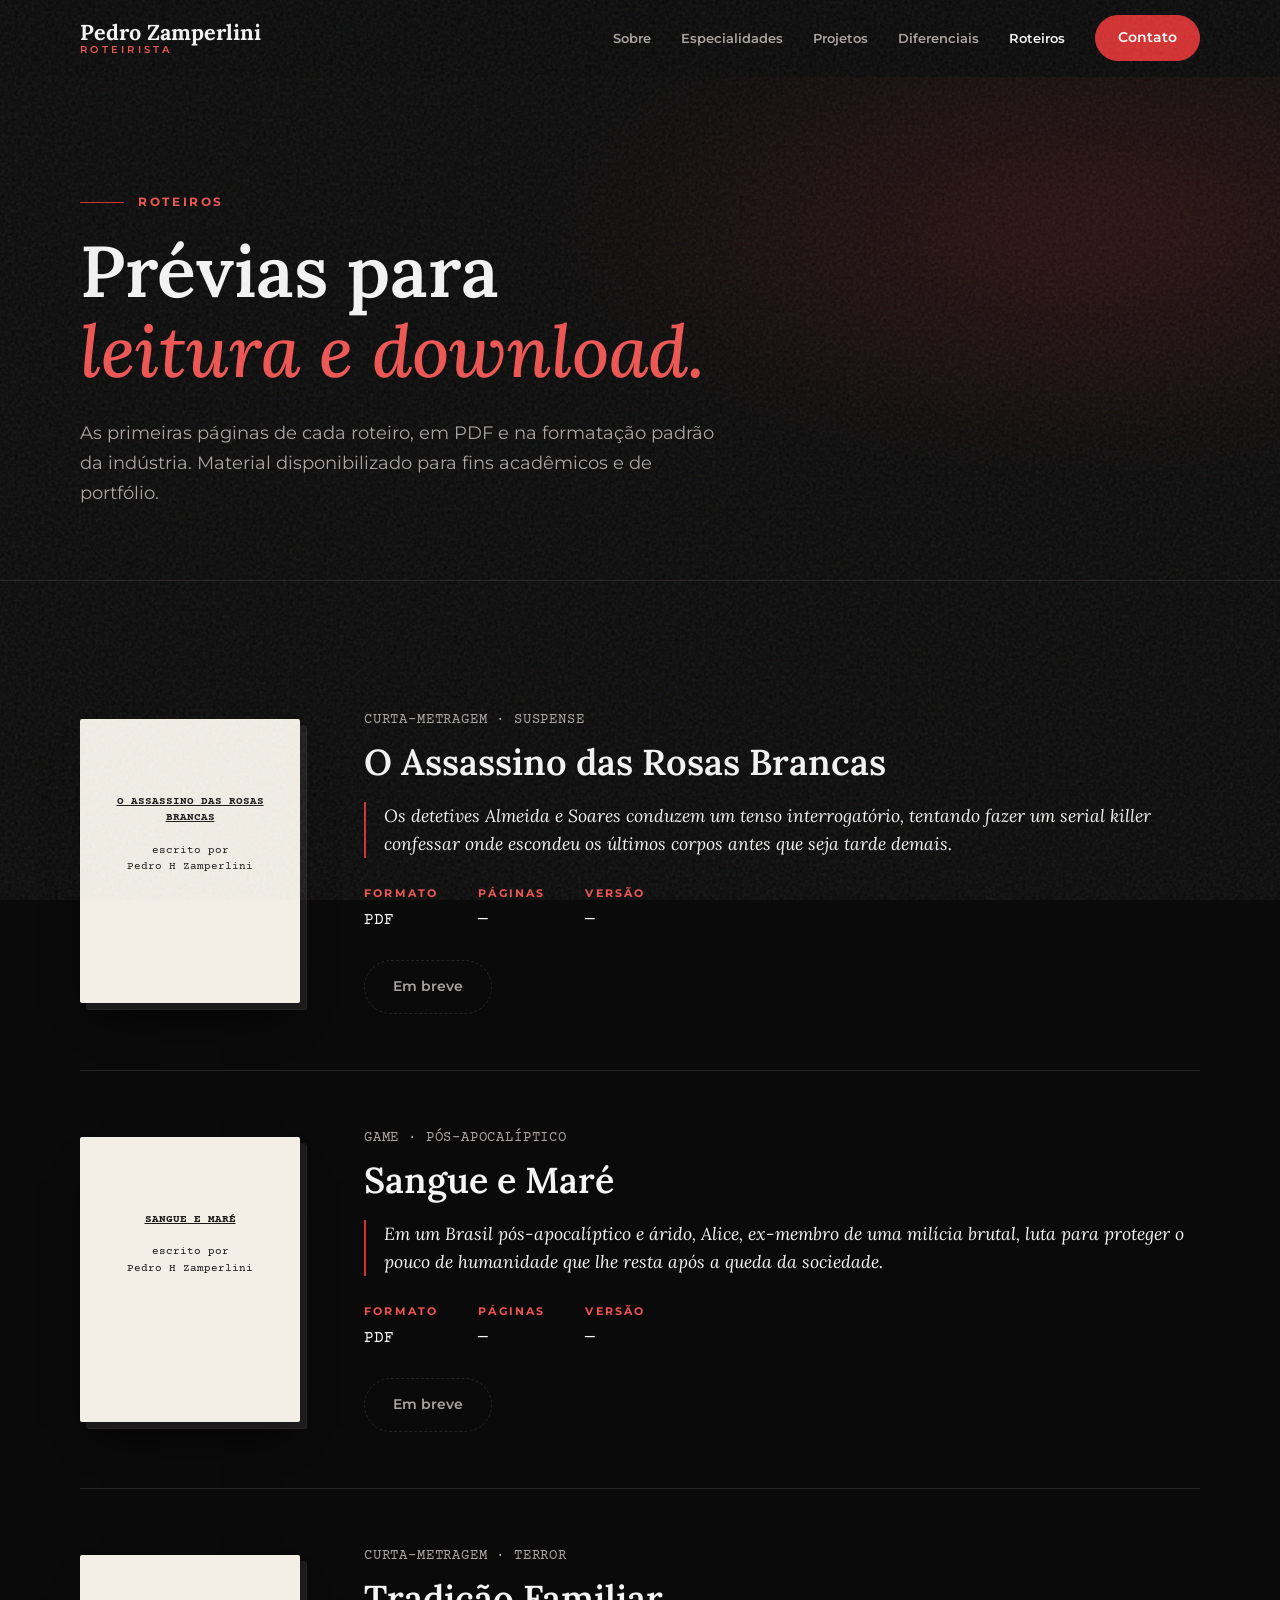
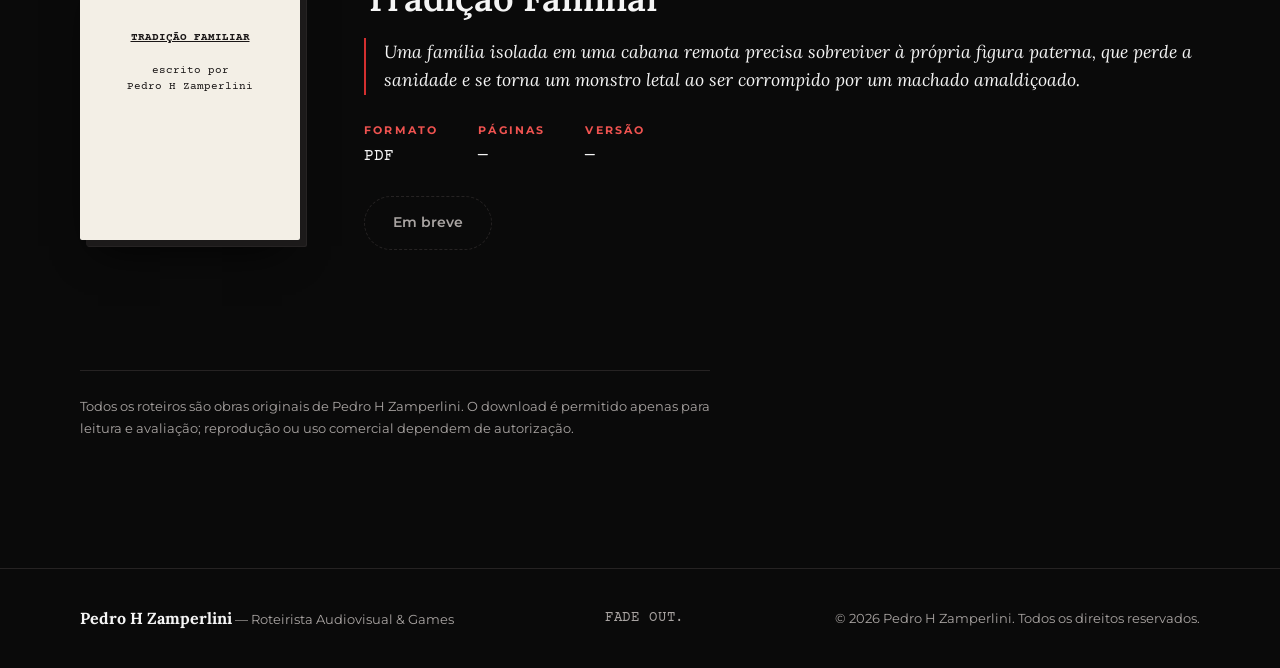
==== roteiros.html @ 30fed6fb "Portfólio de Pedro H Zamperlini Site estático com página de roteiros, cursor personalizado e SEO bás" ====
<!DOCTYPE html>
<html lang="pt-BR">
<head>
  <meta charset="utf-8">
  <meta name="viewport" content="width=device-width, initial-scale=1">

  <title>Roteiros para download — Pedro H Zamperlini</title>
  <meta name="description" content="Prévias de roteiros de Pedro H Zamperlini para download: curtas-metragens e narrativa para games.">
  <meta name="author" content="Pedro H Zamperlini">
  <link rel="canonical" href="https://jpzamps.github.io/roteiros.html">

  <meta property="og:type" content="website">
  <meta property="og:locale" content="pt_BR">
  <meta property="og:site_name" content="Pedro H Zamperlini">
  <meta property="og:title" content="Roteiros para download — Pedro H Zamperlini">
  <meta property="og:description" content="Prévias de roteiros para leitura e download.">
  <meta property="og:url" content="https://jpzamps.github.io/roteiros.html">
  <meta property="og:image" content="https://jpzamps.github.io/assets/pedro.png">

  <meta name="theme-color" content="#0a0a0a">
  <link rel="icon" href="favicon.svg" type="image/svg+xml">

  <link rel="preconnect" href="https://fonts.googleapis.com">
  <link rel="preconnect" href="https://fonts.gstatic.com" crossorigin>
  <link href="https://fonts.googleapis.com/css2?family=Courier+Prime:wght@400;700&family=Lora:ital,wght@0,500;0,600;0,700;1,500&family=Montserrat:wght@400;500;600;700&display=swap" rel="stylesheet">
  <link rel="stylesheet" href="styles.css">
</head>
<body>
  <a class="skip" href="#conteudo">Pular para o conteúdo</a>

  <header class="topo" id="topo">
    <div class="wrap topo__in">
      <a class="marca" href="index.html" aria-label="Pedro Zamperlini — início">
        <span class="marca__nome">Pedro Zamperlini</span>
        <span class="marca__cargo">Roteirista</span>
      </a>
      <button class="menu-btn" aria-expanded="false" aria-controls="nav" aria-label="Abrir menu">
        <span></span><span></span>
      </button>
      <nav class="nav" id="nav" aria-label="Principal">
        <a href="index.html#sobre">Sobre</a>
        <a href="index.html#especialidades">Especialidades</a>
        <a href="index.html#projetos">Projetos</a>
        <a href="index.html#diferenciais">Diferenciais</a>
        <a href="roteiros.html" aria-current="page">Roteiros</a>
        <a class="btn btn--cheio btn--p" href="index.html#contato">Contato</a>
      </nav>
    </div>
  </header>

  <main id="conteudo">
    <section class="hero hero--curto">
      <div class="wrap">
        <p class="olho">Roteiros</p>
        <h1>Prévias para <em>leitura e download.</em></h1>
        <p class="lead">As primeiras páginas de cada roteiro, em PDF e na formatação padrão da indústria. Material disponibilizado para fins acadêmicos e de portfólio.</p>
      </div>
    </section>

    <section class="secao">
      <div class="wrap">
        <!-- Para liberar um download: coloque o PDF em /roteiros, troque o <span class="btn btn--off"> por
             <a class="btn btn--cheio" href="roteiros/arquivo.pdf" download>Baixar prévia (PDF)</a>
             e preencha os campos marcados com "—". -->
        <ul class="roteiros">
          <li class="roteiro rev">
            <div class="capa" aria-hidden="true">
              <p class="capa__titulo">O ASSASSINO DAS ROSAS BRANCAS</p>
              <p>escrito por</p>
              <p>Pedro H Zamperlini</p>
            </div>
            <div class="roteiro__info">
              <p class="slug">Curta-metragem · Suspense</p>
              <h2>O Assassino das Rosas Brancas</h2>
              <p class="logline">Os detetives Almeida e Soares conduzem um tenso interrogatório, tentando fazer um serial killer confessar onde escondeu os últimos corpos antes que seja tarde demais.</p>
              <dl class="dados">
                <div><dt>Formato</dt><dd>PDF</dd></div>
                <div><dt>Páginas</dt><dd>—</dd></div>
                <div><dt>Versão</dt><dd>—</dd></div>
              </dl>
              <span class="btn btn--off" aria-disabled="true">Em breve</span>
            </div>
          </li>

          <li class="roteiro rev">
            <div class="capa" aria-hidden="true">
              <p class="capa__titulo">SANGUE E MARÉ</p>
              <p>escrito por</p>
              <p>Pedro H Zamperlini</p>
            </div>
            <div class="roteiro__info">
              <p class="slug">Game · Pós-apocalíptico</p>
              <h2>Sangue e Maré</h2>
              <p class="logline">Em um Brasil pós-apocalíptico e árido, Alice, ex-membro de uma milícia brutal, luta para proteger o pouco de humanidade que lhe resta após a queda da sociedade.</p>
              <dl class="dados">
                <div><dt>Formato</dt><dd>PDF</dd></div>
                <div><dt>Páginas</dt><dd>—</dd></div>
                <div><dt>Versão</dt><dd>—</dd></div>
              </dl>
              <span class="btn btn--off" aria-disabled="true">Em breve</span>
            </div>
          </li>

          <li class="roteiro rev">
            <div class="capa" aria-hidden="true">
              <p class="capa__titulo">TRADIÇÃO FAMILIAR</p>
              <p>escrito por</p>
              <p>Pedro H Zamperlini</p>
            </div>
            <div class="roteiro__info">
              <p class="slug">Curta-metragem · Terror</p>
              <h2>Tradição Familiar</h2>
              <p class="logline">Uma família isolada em uma cabana remota precisa sobreviver à própria figura paterna, que perde a sanidade e se torna um monstro letal ao ser corrompido por um machado amaldiçoado.</p>
              <dl class="dados">
                <div><dt>Formato</dt><dd>PDF</dd></div>
                <div><dt>Páginas</dt><dd>—</dd></div>
                <div><dt>Versão</dt><dd>—</dd></div>
              </dl>
              <span class="btn btn--off" aria-disabled="true">Em breve</span>
            </div>
          </li>
        </ul>

        <p class="aviso rev">Todos os roteiros são obras originais de Pedro H Zamperlini. O download é permitido apenas para leitura e avaliação; reprodução ou uso comercial dependem de autorização.</p>
      </div>
    </section>
  </main>

  <footer class="rodape">
    <div class="wrap rodape__in">
      <p><strong>Pedro H Zamperlini</strong> — Roteirista Audiovisual &amp; Games</p>
      <p class="slug">FADE OUT.</p>
      <p>&copy; <span id="ano">2026</span> Pedro H Zamperlini. Todos os direitos reservados.</p>
    </div>
  </footer>

  <script src="script.js" defer></script>
</body>
</html>
---- styles.css ----
:root {
  --fundo: #0a0a0a;
  --fundo-alt: #111010;
  --linha: #262323;
  --texto: #f5f5f5;
  --suave: #a9a4a2;
  --vermelho: #d32f2f;
  --vermelho-claro: #ef5350;
  --serif: "Lora", Georgia, serif;
  --sans: "Montserrat", system-ui, sans-serif;
  --mono: "Courier Prime", "Courier New", monospace;
}

*, *::before, *::after { box-sizing: border-box; }
html { scroll-behavior: smooth; scroll-padding-top: 84px; }
body {
  margin: 0;
  background: var(--fundo);
  color: var(--texto);
  font: 400 16px/1.7 var(--sans);
  -webkit-font-smoothing: antialiased;
}
/* grão de película */
body::before {
  content: "";
  position: fixed; inset: 0; z-index: 100; pointer-events: none; opacity: .5;
  background-image: url("data:image/svg+xml,%3Csvg xmlns='http://www.w3.org/2000/svg' viewBox='0 0 200 200'%3E%3Cfilter id='a'%3E%3CfeTurbulence type='fractalNoise' baseFrequency='1.34' numOctaves='4' stitchTiles='stitch'/%3E%3C/filter%3E%3Crect width='200' height='200' filter='url(%23a)' opacity='0.2'/%3E%3C/svg%3E");
}
img { max-width: 100%; height: auto; display: block; }
a { color: inherit; }
p { margin: 0 0 1em; }
h1, h2, h3 { font-family: var(--serif); font-weight: 600; line-height: 1.12; margin: 0; text-wrap: balance; }
h2 { font-size: clamp(2rem, 4.6vw, 3rem); }
h3 { font-size: 1.5rem; }
:focus-visible { outline: 2px solid var(--vermelho-claro); outline-offset: 3px; }

.wrap { width: min(1120px, 100% - 40px); margin-inline: auto; }
.skip { position: absolute; left: -999px; }
.skip:focus { left: 16px; top: 16px; z-index: 200; background: var(--vermelho); padding: 8px 14px; }

.olho {
  display: flex; align-items: center; gap: 14px;
  margin: 0 0 18px;
  font-size: .75rem; font-weight: 700; letter-spacing: .22em; text-transform: uppercase;
  color: var(--vermelho-claro);
}
.olho::before { content: ""; width: 44px; height: 1px; background: var(--vermelho); }
.slug { font-family: var(--mono); font-size: .85rem; letter-spacing: .06em; text-transform: uppercase; color: var(--suave); margin: 0; }

.btn {
  display: inline-block;
  padding: 14px 28px;
  border: 1px solid var(--linha); border-radius: 999px;
  font-size: .875rem; font-weight: 600; text-decoration: none;
  transition: background .2s, border-color .2s, transform .2s;
}
.btn:hover { border-color: var(--texto); transform: translateY(-2px); }
.btn--cheio { background: var(--vermelho); border-color: var(--vermelho); color: #fff; }
.btn--cheio:hover { background: #b71c1c; border-color: #b71c1c; }
.btn--p { padding: 10px 22px; }
.acoes { display: flex; flex-wrap: wrap; gap: 14px; margin-top: 34px; }
.acoes--centro { justify-content: center; }

/* topo */
.topo {
  position: sticky; top: 0; z-index: 50;
  background: rgba(10, 10, 10, .82); backdrop-filter: blur(12px);
  border-bottom: 1px solid transparent; transition: border-color .3s;
}
.topo.rolou { border-color: var(--linha); }
.topo__in { display: flex; align-items: center; justify-content: space-between; height: 76px; }
.marca { text-decoration: none; line-height: 1.1; }
.marca__nome { display: block; font-family: var(--serif); font-size: 1.35rem; font-weight: 700; }
.marca__cargo { display: block; font-size: .6rem; font-weight: 600; letter-spacing: .34em; text-transform: uppercase; color: var(--vermelho-claro); }
.nav { display: flex; align-items: center; gap: 30px; }
.nav a:not(.btn) { font-size: .82rem; font-weight: 600; text-decoration: none; color: var(--suave); transition: color .2s; }
.nav a:not(.btn):hover { color: var(--texto); }
.menu-btn { display: none; width: 44px; height: 44px; background: none; border: 0; cursor: pointer; padding: 12px 10px; }
.menu-btn span { display: block; height: 2px; background: var(--texto); margin: 6px 0; transition: transform .25s; }
.menu-btn[aria-expanded="true"] span:first-child { transform: translateY(4px) rotate(45deg); }
.menu-btn[aria-expanded="true"] span:last-child { transform: translateY(-4px) rotate(-45deg); }

/* hero */
.hero {
  padding: clamp(56px, 9vw, 120px) 0 clamp(64px, 9vw, 120px);
  background: radial-gradient(60% 70% at 85% 30%, rgba(211, 47, 47, .16), transparent 70%);
}
.hero__grid { display: grid; grid-template-columns: 1.25fr .75fr; gap: clamp(32px, 6vw, 80px); align-items: center; }
.hero__grid:has(.retrato--vazio) { grid-template-columns: 1fr; }
h1 { font-size: clamp(2.5rem, 6.4vw, 4.5rem); }
h1 em { display: block; font-style: italic; font-weight: 500; color: var(--vermelho-claro); }
.h1__nome {
  display: block; margin-bottom: 14px;
  font-family: var(--mono); font-size: 1rem; font-weight: 400; letter-spacing: .08em; text-transform: uppercase; color: var(--suave);
}
.lead { max-width: 54ch; margin: 26px 0 0; font-size: 1.1rem; color: var(--suave); }
.retrato { margin: 0; position: relative; }
.retrato img { width: 100%; aspect-ratio: 4 / 5; object-fit: cover; border-radius: 240px 240px 6px 6px; filter: saturate(.85) contrast(1.05); }
.retrato::after { content: ""; position: absolute; inset: 14px -14px -14px 14px; z-index: -1; border: 1px solid var(--vermelho); border-radius: 240px 240px 6px 6px; opacity: .55; }
.retrato .slug { margin-top: 28px; text-align: right; }
.retrato--vazio { display: none; }

/* seções */
.secao { padding: clamp(72px, 10vw, 128px) 0; border-top: 1px solid var(--linha); }
.secao--alt { background: var(--fundo-alt); }
.cab { max-width: 680px; margin-bottom: clamp(40px, 6vw, 64px); }
.cab > p:last-child { margin: 20px 0 0; color: var(--suave); }

.sobre { display: grid; grid-template-columns: .8fr 1.2fr; gap: clamp(32px, 6vw, 80px); }
.sobre__txt p { color: var(--suave); }
.sobre__txt strong { color: var(--texto); font-weight: 600; }
.ficha { display: grid; grid-template-columns: 1fr 1fr; gap: 24px; margin: 36px 0 0; padding-top: 28px; border-top: 1px solid var(--linha); }
.ficha dt, .biblia dt { font-size: .7rem; font-weight: 700; letter-spacing: .2em; text-transform: uppercase; color: var(--vermelho-claro); margin-bottom: 8px; }
.ficha dd, .biblia dd { margin: 0; font-size: .95rem; color: var(--suave); }

.cards { display: grid; grid-template-columns: repeat(3, 1fr); gap: 24px; }
.card {
  display: flex; flex-direction: column;
  padding: 34px 30px; background: var(--fundo); border: 1px solid var(--linha); border-top: 2px solid var(--vermelho); border-radius: 4px;
  transition: transform .25s, border-color .25s;
}
.card:hover { transform: translateY(-4px); border-color: #3a3535; border-top-color: var(--vermelho-claro); }
.card__tag { font-family: var(--mono); font-size: .8rem; letter-spacing: .12em; text-transform: uppercase; color: var(--suave); margin-bottom: 14px; }
.card h3 { margin-bottom: 14px; }
.card p { color: var(--suave); font-size: .95rem; }
.seta { margin-top: auto; padding-top: 12px; font-size: .85rem; font-weight: 600; text-decoration: none; color: var(--texto); }
.seta::after { content: " →"; color: var(--vermelho-claro); transition: margin .2s; }
.seta:hover::after { margin-left: 6px; }

/* projetos — cada um é uma "página de roteiro" */
.projeto { display: grid; grid-template-columns: .9fr 1.1fr; gap: clamp(28px, 5vw, 72px); padding: clamp(36px, 5vw, 56px) 0; border-top: 1px solid var(--linha); }
.projeto:last-child { padding-bottom: 0; }
.projeto__num { margin: 18px 0 10px; font-family: var(--serif); font-size: 1rem; color: var(--vermelho-claro); }
.projeto__num span { margin-left: 10px; font-family: var(--sans); font-size: .7rem; font-weight: 700; letter-spacing: .2em; text-transform: uppercase; }
.projeto h3 { font-size: clamp(1.75rem, 3.4vw, 2.5rem); }
.logline { margin: 20px 0 0; padding-left: 18px; border-left: 2px solid var(--vermelho); font-family: var(--serif); font-style: italic; font-size: 1.1rem; line-height: 1.6; }
.biblia { display: grid; grid-template-columns: 1fr 1fr; gap: 28px 32px; margin: 0; align-content: start; }

.lista { list-style: none; margin: 0; padding: 0; display: grid; grid-template-columns: 1fr 1fr; gap: 0 clamp(32px, 6vw, 80px); counter-reset: n; }
.lista li { counter-increment: n; position: relative; padding: 30px 0 30px 64px; border-top: 1px solid var(--linha); }
.lista li::before { content: counter(n, decimal-leading-zero); position: absolute; left: 0; top: 32px; font-family: var(--mono); color: var(--vermelho-claro); }
.lista h3 { font-size: 1.3rem; margin-bottom: 10px; }
.lista p { margin: 0; color: var(--suave); font-size: .95rem; }

.contato { text-align: center; background: radial-gradient(50% 80% at 50% 100%, rgba(211, 47, 47, .18), transparent 70%); }
.contato__in { max-width: 720px; }
.contato .olho { justify-content: center; }
.contato .olho::after { content: ""; width: 44px; height: 1px; background: var(--vermelho); }
.contato h2 { margin-bottom: 22px; }
.contato p { color: var(--suave); }
.status { display: inline-flex; align-items: center; gap: 10px; margin-top: 10px; font-size: .72rem; font-weight: 700; letter-spacing: .2em; text-transform: uppercase; color: var(--texto) !important; }
.status__luz { width: 8px; height: 8px; border-radius: 50%; background: #4caf50; box-shadow: 0 0 0 4px rgba(76, 175, 80, .2); }

.rodape { border-top: 1px solid var(--linha); padding: 36px 0; font-size: .82rem; color: var(--suave); }
.rodape__in { display: flex; flex-wrap: wrap; align-items: center; justify-content: space-between; gap: 12px 32px; }
.rodape p { margin: 0; }
.rodape strong { color: var(--texto); font-family: var(--serif); font-size: 1rem; }

/* entrada suave ao rolar (só com JS ativo) */
.js .rev { opacity: 0; transform: translateY(22px); transition: opacity .7s ease, transform .7s ease; }
.js .rev.visivel { opacity: 1; transform: none; }

@media (max-width: 860px) {
  .menu-btn { display: block; }
  .nav {
    position: absolute; top: 76px; left: 0; right: 0;
    flex-direction: column; align-items: stretch; gap: 0;
    padding: 8px 20px 24px; background: var(--fundo); border-bottom: 1px solid var(--linha);
    display: none;
  }
  .nav.aberto { display: flex; }
  .nav a:not(.btn) { padding: 14px 0; font-size: 1rem; border-bottom: 1px solid var(--linha); }
  .nav .btn { margin-top: 18px; text-align: center; }
  .hero__grid, .sobre, .projeto { grid-template-columns: 1fr; }
  .retrato { max-width: 320px; }
  .cards, .lista { grid-template-columns: 1fr; }
}
@media (max-width: 520px) {
  .ficha, .biblia { grid-template-columns: 1fr; }
  .lista li { padding-left: 48px; }
}
@media (prefers-reduced-motion: reduce) {
  html { scroll-behavior: auto; }
  .js .rev { opacity: 1; transform: none; transition: none; }
  .btn, .card { transition: none; }
}

/* imagens */
.foto { width: 100%; margin-top: 32px; border-radius: 4px; filter: saturate(.8); }
.card { overflow: hidden; }
.card__img { width: calc(100% + 60px); max-width: none; margin: -34px -30px 28px; aspect-ratio: 16 / 9; object-fit: cover; filter: saturate(.8); }
.projeto__img { width: 100%; aspect-ratio: 16 / 9; object-fit: cover; margin-bottom: 22px; border-radius: 4px; filter: saturate(.85); }
.nav a[aria-current="page"] { color: var(--texto) !important; }

/* página de roteiros */
.hero--curto { padding-bottom: clamp(40px, 6vw, 72px); }
.roteiros { list-style: none; margin: 0; padding: 0; }
.roteiro { display: grid; grid-template-columns: 220px 1fr; gap: clamp(28px, 5vw, 64px); align-items: center; padding: clamp(36px, 5vw, 56px) 0; border-top: 1px solid var(--linha); }
.roteiro:first-child { border-top: 0; padding-top: 0; }
.capa {
  aspect-ratio: 8.5 / 11; padding: 34% 14px 0;
  background: #f3efe6; color: #1a1717; border-radius: 2px;
  font-family: var(--mono); font-size: .68rem; line-height: 1.5; text-align: center;
  box-shadow: 6px 6px 0 #1c1a1a, 7px 7px 0 var(--linha), 0 24px 40px -18px rgba(0, 0, 0, .9);
  transition: transform .3s;
}
.roteiro:hover .capa { transform: translateY(-6px) rotate(-1.5deg); }
.capa p { margin: 0; }
.capa__titulo { font-weight: 700; text-decoration: underline; margin-bottom: 1.5em !important; }
.roteiro h2 { font-size: clamp(1.6rem, 3.2vw, 2.25rem); margin-top: 10px; }
.dados { display: flex; flex-wrap: wrap; gap: 14px 40px; margin: 26px 0; }
.dados dt { font-size: .68rem; font-weight: 700; letter-spacing: .2em; text-transform: uppercase; color: var(--vermelho-claro); }
.dados dd { margin: 4px 0 0; font-family: var(--mono); color: var(--texto); }
.btn--off { color: var(--suave); border-style: dashed; cursor: not-allowed; }
.btn--off:hover { transform: none; border-color: var(--linha); }
.aviso { max-width: 70ch; margin: clamp(40px, 6vw, 64px) 0 0; padding-top: 24px; border-top: 1px solid var(--linha); font-size: .82rem; color: var(--suave); }

/* cursor personalizado (só com mouse; ativado pelo script.js) */
.cursor-on, .cursor-on * { cursor: none !important; }
#c1, #c2 { position: fixed; left: 0; top: 0; z-index: 19999; border-radius: 50%; pointer-events: none; opacity: 0; transform: translate(-50%, -50%); }
#c1 { width: 7px; height: 7px; background: var(--vermelho-claro); }
#c2 { z-index: 19998; width: 30px; height: 30px; border: 1px solid rgba(239, 83, 80, .5); transition: width .2s, height .2s, background .2s, opacity .2s; }
#c2.ativo { width: 52px; height: 52px; background: rgba(239, 83, 80, .12); }

@media (max-width: 860px) {
  .roteiro { grid-template-columns: 1fr; }
  .capa { width: 180px; }
}
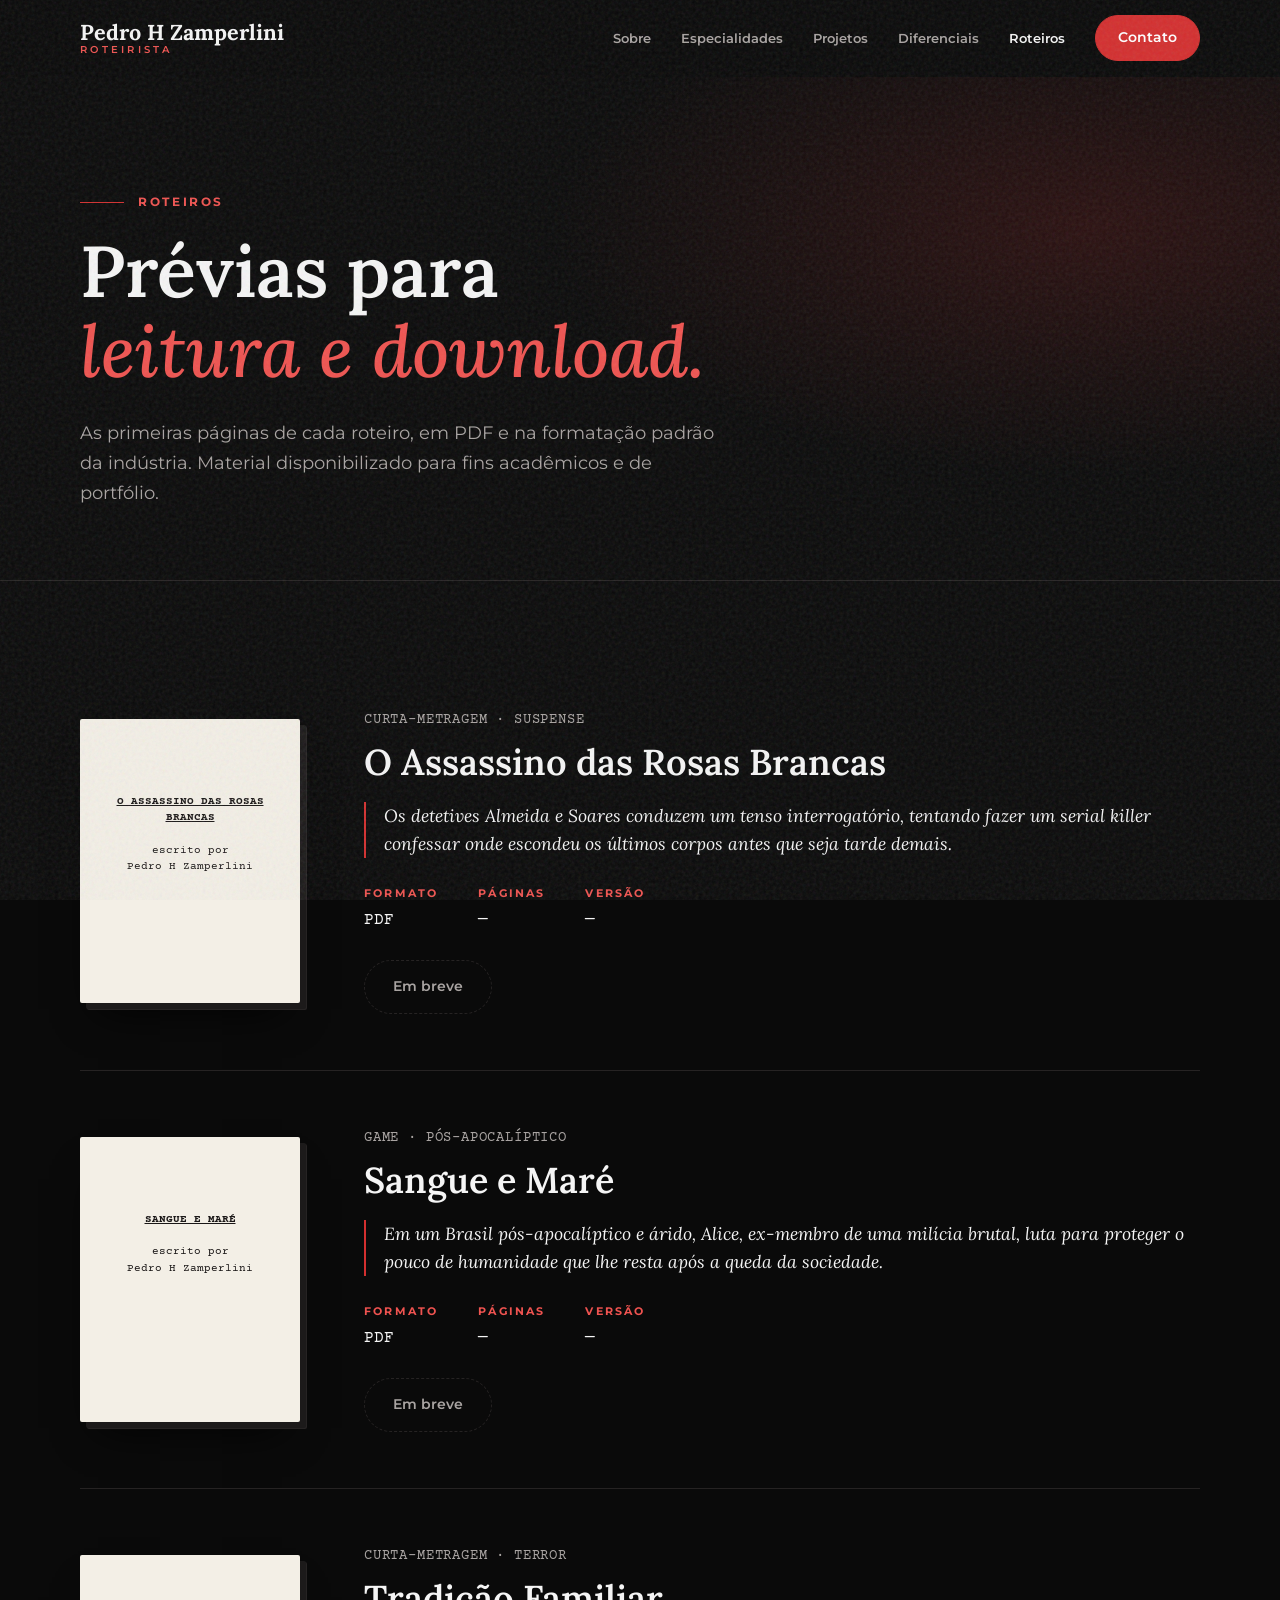
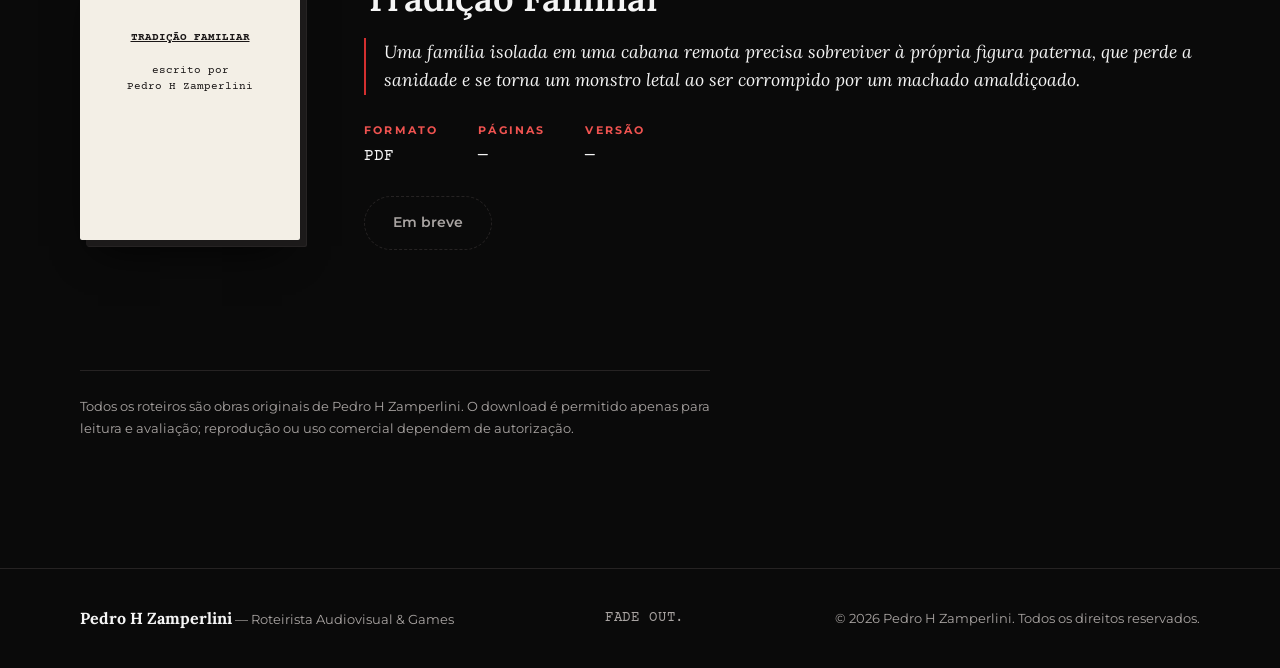
==== commit d1e238d4: "Adiciona contato, legenda de imagem ilustrativa e nome completo no topo Co-Authored-By: Claude Opus " ====
--- a/roteiros.html
+++ b/roteiros.html
@@ -30,8 +30,8 @@
 
   <header class="topo" id="topo">
     <div class="wrap topo__in">
-      <a class="marca" href="index.html" aria-label="Pedro Zamperlini — início">
-        <span class="marca__nome">Pedro Zamperlini</span>
+      <a class="marca" href="index.html" aria-label="Pedro H Zamperlini — início">
+        <span class="marca__nome">Pedro H Zamperlini</span>
         <span class="marca__cargo">Roteirista</span>
       </a>
       <button class="menu-btn" aria-expanded="false" aria-controls="nav" aria-label="Abrir menu">
--- a/styles.css
+++ b/styles.css
@@ -226,3 +226,18 @@
   .roteiro { grid-template-columns: 1fr; }
   .capa { width: 180px; }
 }
+
+/* fotos ilustrativas com legenda */
+.ilus { position: relative; overflow: hidden; }
+.ilus img { width: 100%; height: 100%; object-fit: cover; }
+figure.foto { margin: 32px 0 0; }
+figure.projeto__img { margin: 0 0 22px; }
+figure.card__img { margin: -34px -30px 28px; }
+.ilus figcaption {
+  position: absolute; right: 8px; bottom: 8px; padding: 3px 8px;
+  background: rgba(10, 10, 10, .7); border-radius: 2px;
+  font-size: .6rem; font-weight: 600; letter-spacing: .12em; text-transform: uppercase; color: #d8d4d2;
+}
+.contatos { display: flex; flex-wrap: wrap; justify-content: center; gap: 8px 28px; margin-top: 28px; font-style: normal; font-family: var(--mono); font-size: .9rem; }
+.contatos a { color: var(--suave); text-decoration: none; overflow-wrap: anywhere; }
+.contatos a:hover { color: var(--texto); }
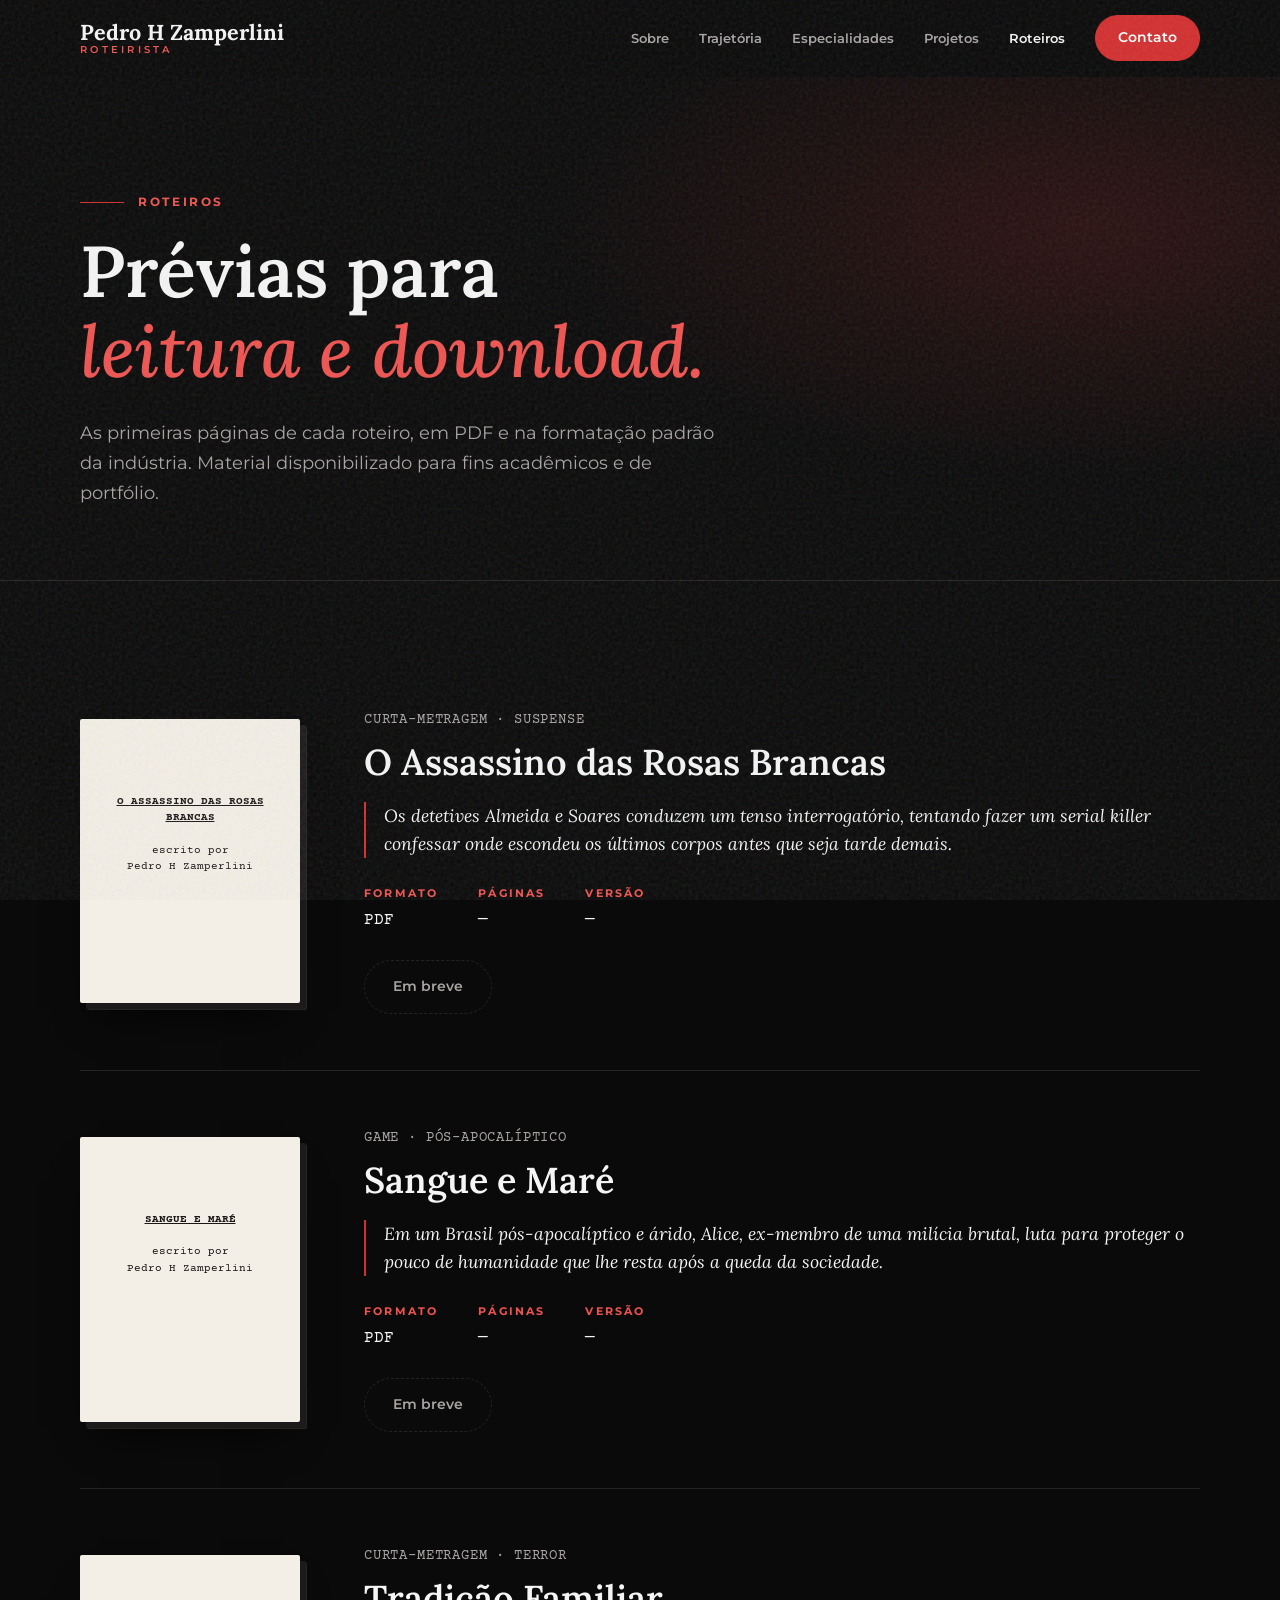
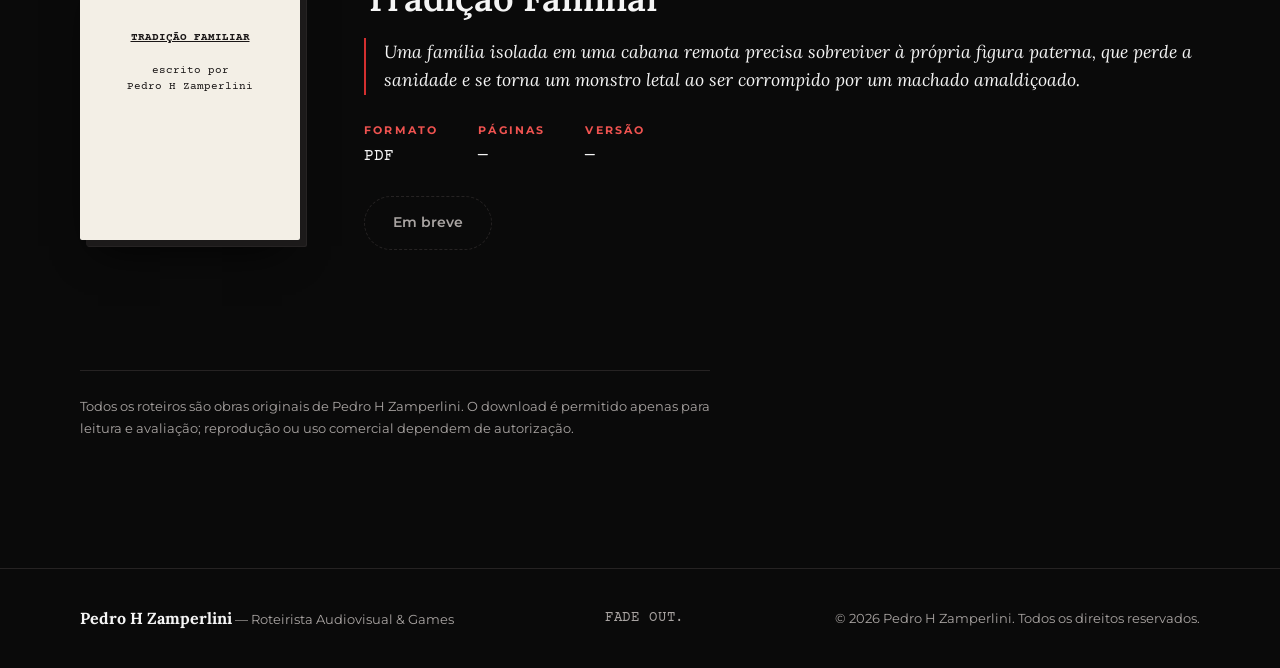
==== commit afe89b92: "Adiciona trajetória, ficha dos projetos, região de atendimento e página 404 Co-Authored-By: Claude O" ====
--- a/roteiros.html
+++ b/roteiros.html
@@ -39,9 +39,9 @@
       </button>
       <nav class="nav" id="nav" aria-label="Principal">
         <a href="index.html#sobre">Sobre</a>
+        <a href="index.html#trajetoria">Trajetória</a>
         <a href="index.html#especialidades">Especialidades</a>
         <a href="index.html#projetos">Projetos</a>
-        <a href="index.html#diferenciais">Diferenciais</a>
         <a href="roteiros.html" aria-current="page">Roteiros</a>
         <a class="btn btn--cheio btn--p" href="index.html#contato">Contato</a>
       </nav>
--- a/styles.css
+++ b/styles.css
@@ -241,3 +241,23 @@
 .contatos { display: flex; flex-wrap: wrap; justify-content: center; gap: 8px 28px; margin-top: 28px; font-style: normal; font-family: var(--mono); font-size: .9rem; }
 .contatos a { color: var(--suave); text-decoration: none; overflow-wrap: anywhere; }
 .contatos a:hover { color: var(--texto); }
+
+/* trajetória */
+.traj { display: grid; grid-template-columns: 1fr 1fr; gap: clamp(32px, 6vw, 80px); }
+.traj__tit { font-family: var(--sans); font-size: .7rem; font-weight: 700; letter-spacing: .2em; text-transform: uppercase; color: var(--vermelho-claro); margin-bottom: 22px; }
+.linha { list-style: none; margin: 0 0 32px; padding: 0; border-left: 1px solid var(--linha); }
+.linha li { position: relative; padding: 0 0 30px 28px; }
+.linha li:last-child { padding-bottom: 0; }
+.linha li::before { content: ""; position: absolute; left: -4px; top: 8px; width: 7px; height: 7px; border-radius: 50%; background: var(--vermelho); }
+.linha__ano { margin: 0 0 6px; font-family: var(--mono); font-size: .85rem; color: var(--suave); }
+.linha__ano span { margin-left: 6px; font-size: .75rem; opacity: .7; }
+.linha h4 { margin: 0 0 4px; font-family: var(--serif); font-size: 1.25rem; font-weight: 600; line-height: 1.25; }
+.linha li > p:last-child { margin: 0; font-size: .95rem; color: var(--suave); }
+
+/* ficha técnica dos projetos */
+.creditos { list-style: none; margin: 24px 0 0; padding: 18px 0 0; border-top: 1px solid var(--linha); display: grid; grid-template-columns: auto auto 1fr; gap: 12px 28px; font-size: .9rem; }
+.creditos span { display: block; margin-bottom: 4px; font-size: .65rem; font-weight: 700; letter-spacing: .2em; text-transform: uppercase; color: var(--vermelho-claro); }
+.regiao { margin: 14px 0 0; font-size: .9rem; }
+
+@media (max-width: 860px) { .traj { grid-template-columns: 1fr; } }
+@media (max-width: 520px) { .creditos { grid-template-columns: 1fr 1fr; } .creditos li:last-child { grid-column: 1 / -1; } }
